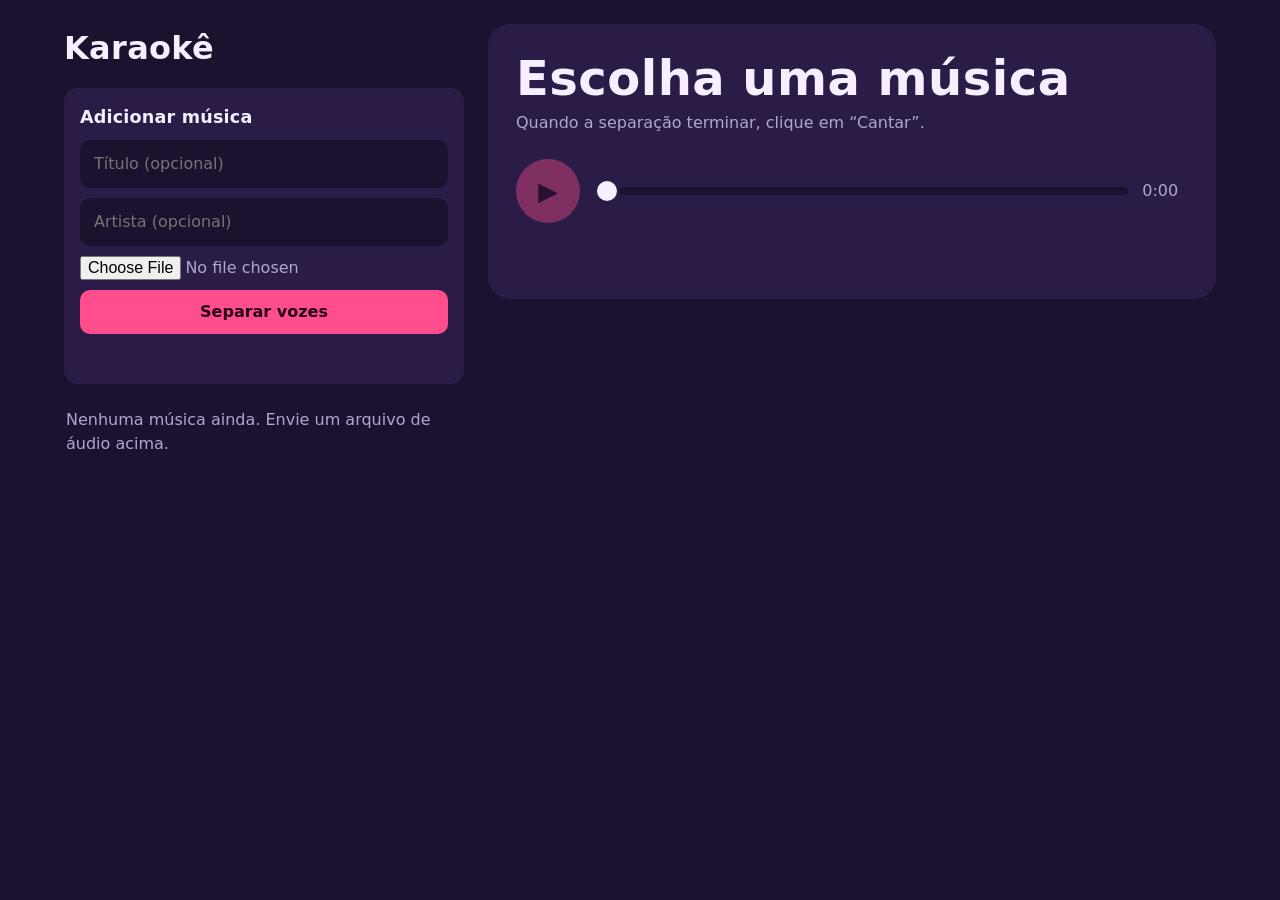
==== backend/src/main/resources/static/index.html @ 43eb7155 "update" ====
<!DOCTYPE html>
<html lang="pt-BR">
<head>
<meta charset="utf-8">
<meta name="viewport" content="width=device-width, initial-scale=1">
<title>Karaokê</title>
<link rel="stylesheet" href="styles.css">
</head>
<body>

<div class="app">

  <!-- ===== biblioteca ===== -->
  <section class="library" aria-label="Músicas">
    <h1>Karaokê</h1>

    <form class="card add-form" id="add-form">
      <h2>Adicionar música</h2>
      <input type="text" name="title" placeholder="Título (opcional)" autocomplete="off">
      <input type="text" name="artist" placeholder="Artista (opcional)" autocomplete="off">
      <input type="file" name="file" accept="audio/*" required>
      <button class="btn" type="submit" id="add-btn">Separar vozes</button>
      <div class="status" id="add-status" role="status"></div>
    </form>

    <ul class="songs" id="songs"></ul>
  </section>

  <!-- ===== preview (player simples) ===== -->
  <section class="player" aria-label="Player">
    <div class="now">
      <h2 id="now-title">Escolha uma música</h2>
      <p id="now-artist">Quando a separação terminar, clique em “Cantar”.</p>
    </div>

    <div class="transport">
      <button class="play" id="play" disabled aria-label="Tocar">▶</button>
      <input type="range" id="seek" min="0" max="0" step="0.1" value="0" disabled aria-label="Posição da música">
      <span class="time" id="time">0:00</span>
    </div>

    <div class="mixer" id="mixer" hidden>
      <div id="mixer-slot"></div>
      <button class="btn stage-btn" id="open-stage" type="button">Abrir tela de karaokê</button>
    </div>

    <div class="status" id="player-status" role="status"></div>
  </section>
</div>

<!-- ===== diálogo: escolher letra ===== -->
<dialog id="dlg-lyrics" aria-labelledby="dlg-lyrics-title">
  <form method="dialog" class="dlg-head">
    <h2 id="dlg-lyrics-title">Letra sincronizada</h2>
    <button class="btn ghost" aria-label="Fechar">Fechar</button>
  </form>
  <form class="dlg-search" id="lyrics-form">
    <input type="text" id="lyrics-title" placeholder="Título da música" required autocomplete="off">
    <input type="text" id="lyrics-artist" placeholder="Artista" autocomplete="off">
    <button class="btn" type="submit">Buscar</button>
  </form>
  <p class="hint">Fonte: LRCLIB. Compare a duração com a da sua música e confira o trecho de prévia.</p>
  <div class="status" id="lyrics-status" role="status"></div>
  <ul class="results" id="lyrics-results"></ul>
</dialog>

<!-- ===== diálogo: escolher capa ===== -->
<dialog id="dlg-cover" aria-labelledby="dlg-cover-title">
  <form method="dialog" class="dlg-head">
    <h2 id="dlg-cover-title">Imagem de fundo</h2>
    <button class="btn ghost" aria-label="Fechar">Fechar</button>
  </form>
  <form class="dlg-search" id="cover-form">
    <input type="text" id="cover-term" placeholder="Artista e álbum" required autocomplete="off">
    <button class="btn" type="submit">Buscar</button>
  </form>
  <p class="hint">Fonte: iTunes. Os primeiros resultados costumam ser os certos.</p>
  <div class="status" id="cover-status" role="status"></div>
  <ul class="cover-grid" id="cover-results"></ul>
</dialog>

<!-- ===== tela de karaokê ===== -->
<div class="stage" id="stage" hidden role="dialog" aria-label="Tela de karaokê" aria-modal="true">
  <div class="stage-bg" id="stage-bg"></div>
  <div class="stage-scrim"></div>

  <header class="stage-top stage-chrome">
    <div class="st-meta">
      <div class="st-title" id="st-title"></div>
      <div class="st-artist" id="st-artist"></div>
    </div>
    <div class="st-actions">
      <button class="chip" id="st-fs" type="button">Tela cheia</button>
      <button class="chip" id="st-close" type="button">Fechar</button>
    </div>
  </header>

  <main class="lyrics-viewport" id="lyrics-viewport">
    <div class="lyrics-track" id="lyrics-track" aria-live="off"></div>
    <p class="no-lyrics" id="no-lyrics" hidden>
      Esta música ainda não tem letra sincronizada.<br>
      Feche esta tela e use o botão “Letra” na biblioteca.
    </p>
  </main>

  <footer class="stage-bottom stage-chrome">
    <button class="play small" id="st-play" type="button" aria-label="Tocar">▶</button>
    <input type="range" id="st-seek" min="0" max="0" step="0.1" value="0" aria-label="Posição da música">
    <span class="time" id="st-time">0:00 / 0:00</span>
    <button class="chip" id="st-settings" type="button" aria-expanded="false" aria-controls="stage-panel">Ajustes</button>
  </footer>

  <aside class="stage-panel" id="stage-panel" hidden aria-label="Ajustes">
    <section>
      <h3>Áudio</h3>
      <div id="stage-mixer-slot"></div>
    </section>

    <section>
      <h3>Tela</h3>
      <label class="slider-row"><span>Imagem de fundo</span><output id="out-art"></output>
        <input type="range" id="set-art" min="0" max="100" aria-label="Visibilidade da imagem de fundo"></label>
      <label class="slider-row"><span>Desfoque</span><output id="out-blur"></output>
        <input type="range" id="set-blur" min="0" max="40" aria-label="Desfoque da imagem"></label>
      <label class="slider-row"><span>Contraste do texto</span><output id="out-contrast"></output>
        <input type="range" id="set-contrast" min="0" max="100" aria-label="Contraste do texto"></label>
    </section>

    <section>
      <h3>Sincronia da letra</h3>
      <div class="sync-row">
        <button class="chip" id="sync-earlier" type="button">◀ Adiantar 0,5 s</button>
        <button class="chip" id="sync-later" type="button">Atrasar 0,5 s ▶</button>
        <button class="chip ghost" id="sync-reset" type="button">Zerar</button>
      </div>
      <p class="hint" id="sync-info"></p>
    </section>
  </aside>
</div>

<script src="app.js"></script>
</body>
</html>
---- backend/src/main/resources/static/styles.css ----
:root {
  --stage: #1c1230;
  --panel: #2a1c46;
  --panel-2: #36255a;
  --ink: #f5efff;
  --muted: #b3a5d3;
  --hot: #ff4d8d;      /* voz do cantor / letra cantada */
  --cool: #55c1ff;     /* backing vocals */
  --soft: #9d8cff;     /* instrumental */
  --ok: #62e3a4;
  --warn: #ffc857;
  --bad: #ff7a7a;
  --radius: 14px;
  --display: "Futura", "Century Gothic", "Avenir Next", "Trebuchet MS", system-ui, sans-serif;
  --body: system-ui, -apple-system, "Segoe UI", Roboto, sans-serif;
}
* { box-sizing: border-box; }
/* sem isto, qualquer elemento com display próprio ignora o atributo hidden */
[hidden] { display: none !important; }
html, body { height: 100%; }
body {
  margin: 0;
  background: var(--stage);
  color: var(--ink);
  font: 16px/1.5 var(--body);
}
body.stage-open { overflow: hidden; }
h1, h2, h3 { font-family: var(--display); margin: 0; letter-spacing: 0.01em; }
button, input { font: inherit; color: inherit; }
button { cursor: pointer; }
:focus-visible { outline: 3px solid var(--warn); outline-offset: 2px; }

.app {
  display: grid;
  grid-template-columns: minmax(300px, 400px) 1fr;
  gap: 24px;
  max-width: 1200px;
  margin: 0 auto;
  padding: 24px;
  min-height: 100%;
}
@media (max-width: 800px) { .app { grid-template-columns: 1fr; padding: 16px; } }

.card { background: var(--panel); border-radius: var(--radius); padding: 16px; }
.hint { color: var(--muted); font-size: .85rem; margin: 0; }
.status { min-height: 1.5em; color: var(--muted); }
.status.error { color: var(--bad); }

input[type=text] {
  width: 100%; padding: 10px 12px; border-radius: 10px; border: 2px solid transparent; background: var(--stage);
}
input[type=text]:focus { border-color: var(--soft); outline: none; }

.btn {
  border: 0; border-radius: 10px; padding: 10px 16px; font-weight: 700;
  background: var(--hot); color: #26001a;
}
.btn:disabled { opacity: .5; cursor: not-allowed; }
.btn.ghost { background: transparent; color: var(--muted); border: 2px solid var(--panel-2); font-weight: 600; }
.btn.ghost:hover:not(:disabled) { color: var(--ink); border-color: var(--soft); }

/* ---------- biblioteca ---------- */
.library { display: flex; flex-direction: column; gap: 16px; }
.library h1 { font-size: 2rem; }
.add-form { display: grid; gap: 10px; }
.add-form h2 { font-size: 1.1rem; }
.add-form input[type=file] { color: var(--muted); }

.songs { list-style: none; margin: 0; padding: 0; display: grid; gap: 10px; }
.song {
  background: var(--panel); border-radius: var(--radius); padding: 12px 14px;
  display: grid; grid-template-columns: 60px 1fr; gap: 6px 12px; border-left: 6px solid var(--panel-2);
}
.song[data-status=READY] { border-left-color: var(--ok); }
.song[data-status=SEPARATING] { border-left-color: var(--warn); }
.song[data-status=FAILED] { border-left-color: var(--bad); }
.song.active { background: var(--panel-2); }
.thumb { width: 60px; height: 60px; border-radius: 10px; object-fit: cover; background: var(--stage); }
.thumb.empty { display: grid; place-items: center; color: var(--muted); font-size: 1.4rem; }
.song-title { font-weight: 700; overflow-wrap: anywhere; }
.song-meta { color: var(--muted); font-size: .9rem; }
.song-error { color: var(--bad); font-size: .85rem; }
.tags { display: flex; gap: 6px; margin-top: 4px; flex-wrap: wrap; }
.tag { font-size: .75rem; padding: 1px 8px; border-radius: 99px; background: var(--stage); color: var(--muted); }
.tag.ok { color: var(--ok); }
.song-actions { grid-column: 1 / -1; display: flex; gap: 8px; flex-wrap: wrap; }
.song-actions .btn { padding: 6px 12px; font-size: .9rem; }
.empty { color: var(--muted); padding: 8px 2px; }

/* ---------- preview ---------- */
.player {
  background: var(--panel); border-radius: 22px; padding: 28px; display: flex; flex-direction: column; gap: 24px;
  align-self: start; position: sticky; top: 24px;
}
@media (max-width: 800px) { .player { position: static; padding: 20px; } }
.now h2 { font-size: clamp(1.8rem, 4vw, 3rem); line-height: 1.1; overflow-wrap: anywhere; }
.now p { margin: 6px 0 0; color: var(--muted); }

.transport { display: grid; grid-template-columns: auto 1fr auto; gap: 14px; align-items: center; }
.play {
  width: 64px; height: 64px; border-radius: 50%; border: 0; background: var(--hot); color: #26001a;
  font-size: 1.6rem; display: grid; place-items: center;
}
.play.small { width: 44px; height: 44px; font-size: 1.1rem; }
.play:disabled { opacity: .4; cursor: not-allowed; }
.time { font-variant-numeric: tabular-nums; color: var(--muted); min-width: 4.5ch; white-space: nowrap; }

input[type=range] { -webkit-appearance: none; appearance: none; width: 100%; background: transparent; height: 32px; margin: 0; }
input[type=range]::-webkit-slider-runnable-track { height: 8px; border-radius: 99px; background: var(--c-track, var(--stage)); }
input[type=range]::-moz-range-track { height: 8px; border-radius: 99px; background: var(--c-track, var(--stage)); }
input[type=range]::-webkit-slider-thumb {
  -webkit-appearance: none; width: 26px; height: 26px; border-radius: 50%; margin-top: -9px;
  background: var(--c, var(--ink)); border: 3px solid var(--panel);
}
input[type=range]::-moz-range-thumb {
  width: 20px; height: 20px; border-radius: 50%; background: var(--c, var(--ink)); border: 3px solid var(--panel);
}

.mixer { display: grid; gap: 18px; }
.presets { display: flex; gap: 10px; flex-wrap: wrap; margin-bottom: 14px; }
.presets .btn { flex: 1; min-width: 140px; }
.presets .btn.on { outline: 3px solid var(--ink); }
.faders { display: grid; gap: 18px; }
.fader { display: grid; gap: 4px; --c-track: var(--stage); }
.fader label, .fader .fader-head { display: flex; justify-content: space-between; font-weight: 600; }
.fader output { font-variant-numeric: tabular-nums; color: var(--muted); font-weight: 400; }
.fader .hint { margin: 0; }
.fader.lead { --c: var(--hot); --c-track: var(--panel-2); padding: 16px; border-radius: var(--radius); background: var(--stage); }
.fader.lead .fader-head { font-family: var(--display); font-size: 1.25rem; }
.fader.lead input[type=range] { height: 48px; }
.fader.lead input[type=range]::-webkit-slider-runnable-track { height: 14px; }
.fader.lead input[type=range]::-moz-range-track { height: 14px; }
.fader.lead input[type=range]::-webkit-slider-thumb { width: 38px; height: 38px; margin-top: -12px; }
.fader.lead input[type=range]::-moz-range-thumb { width: 32px; height: 32px; }
.fader.backing { --c: var(--cool); }
.fader.instrumental { --c: var(--soft); }
.stage-btn { width: 100%; padding: 14px; font-size: 1.05rem; }

/* ---------- diálogos ---------- */
dialog {
  background: var(--panel); color: var(--ink); border: 0; border-radius: 18px; padding: 20px;
  width: min(700px, 94vw); max-height: 88vh; overflow: auto;
}
dialog::backdrop { background: rgba(8, 4, 16, .72); }
.dlg-head { display: flex; justify-content: space-between; align-items: center; margin-bottom: 12px; }
.dlg-search { display: grid; grid-template-columns: 1fr 1fr auto; gap: 8px; margin-bottom: 8px; }
#cover-form.dlg-search { grid-template-columns: 1fr auto; }
@media (max-width: 560px) { .dlg-search, #cover-form.dlg-search { grid-template-columns: 1fr; } }

.results { list-style: none; margin: 12px 0 0; padding: 0; display: grid; gap: 10px; }
.result {
  background: var(--stage); border-radius: var(--radius); padding: 12px 14px;
  display: grid; grid-template-columns: 1fr auto; gap: 4px 12px; align-items: center;
}
.result .r-title { font-weight: 700; overflow-wrap: anywhere; }
.result .r-meta { color: var(--muted); font-size: .85rem; }
.result .r-preview { grid-column: 1 / -1; color: var(--ink); opacity: .75; font-size: .9rem; font-style: italic; overflow-wrap: anywhere; }
.badge { font-size: .75rem; padding: 1px 8px; border-radius: 99px; background: var(--panel-2); color: var(--ok); margin-left: 6px; }
.badge.off { color: var(--warn); }

.cover-grid { list-style: none; margin: 12px 0 0; padding: 0; display: grid; grid-template-columns: repeat(auto-fill, minmax(130px, 1fr)); gap: 12px; }
.cover-btn { width: 100%; background: var(--stage); border: 2px solid transparent; border-radius: 12px; padding: 6px; text-align: left; }
.cover-btn:hover, .cover-btn:focus-visible { border-color: var(--hot); }
.cover-btn img { width: 100%; aspect-ratio: 1; object-fit: cover; border-radius: 8px; display: block; background: var(--panel-2); }
.cover-btn span { display: block; font-size: .78rem; color: var(--muted); margin-top: 4px; overflow: hidden; text-overflow: ellipsis; white-space: nowrap; }

/* ============================================================
   Tela de karaokê
   ============================================================ */
.stage {
  --art: .55; --blur: 6px; --shadow: .6; --scrim: .35;
  position: fixed; inset: 0; z-index: 1000; overflow: hidden;
  background: #0d0718; color: #fff;
}
.stage-bg {
  position: absolute; inset: -6%;
  background: radial-gradient(circle at 30% 20%, #5b2a86 0%, #1c1230 60%, #0d0718 100%) center / cover no-repeat;
  opacity: 1;
}
.stage-bg.has-art { opacity: var(--art); filter: blur(var(--blur)); }
.stage-scrim {
  position: absolute; inset: 0; pointer-events: none;
  background: linear-gradient(180deg,
    rgba(10, 5, 20, var(--scrim)) 0%,
    rgba(10, 5, 20, calc(var(--scrim) * .55)) 50%,
    rgba(10, 5, 20, var(--scrim)) 100%);
}

.stage-chrome { transition: opacity .35s ease; }
.stage.idle { cursor: none; }
.stage.idle .stage-chrome { opacity: 0; pointer-events: none; }

.stage-top {
  position: absolute; top: 0; left: 0; right: 0; padding: 18px 24px 40px;
  display: flex; justify-content: space-between; gap: 16px; align-items: flex-start;
  background: linear-gradient(180deg, rgba(0, 0, 0, .55), transparent);
}
.st-title { font-family: var(--display); font-weight: 800; font-size: 1.3rem; overflow-wrap: anywhere; }
.st-artist { opacity: .8; }
.st-actions { display: flex; gap: 8px; flex-shrink: 0; }

.chip {
  background: rgba(255, 255, 255, .14); border: 1px solid rgba(255, 255, 255, .22); color: #fff;
  border-radius: 99px; padding: 8px 16px; font-weight: 600; backdrop-filter: blur(6px);
}
.chip:hover { background: rgba(255, 255, 255, .24); }
.chip.ghost { background: transparent; }

.lyrics-viewport {
  position: absolute; inset: 0; overflow: hidden;
  -webkit-mask-image: linear-gradient(180deg, transparent 0, #000 14%, #000 80%, transparent 100%);
          mask-image: linear-gradient(180deg, transparent 0, #000 14%, #000 80%, transparent 100%);
}
.lyrics-track { position: relative; padding: 0 6vw; will-change: transform; }
@media (prefers-reduced-motion: no-preference) {
  .lyrics-track { transition: transform .45s cubic-bezier(.2, .8, .2, 1); }
  .ly { transition: opacity .3s ease, transform .3s ease; }
}
.ly {
  margin: .75em auto; max-width: 1400px; text-align: center;
  font-family: var(--display); font-weight: 800; line-height: 1.2;
  font-size: clamp(1.6rem, 4.4vw, 3.8rem);
  opacity: max(.12, calc(1 - var(--d, 4) * .24));
  transform: scale(.9);
}
.ly.active { opacity: 1; transform: scale(1); }
.ly-text { display: inline-block; filter: drop-shadow(0 2px 8px rgba(0, 0, 0, var(--shadow))); }
.ly.active .ly-text {
  background: linear-gradient(90deg, var(--hot) var(--p, 0%), #fff var(--p, 0%));
  -webkit-background-clip: text; background-clip: text;
  -webkit-text-fill-color: transparent; color: transparent;
}
.no-lyrics {
  position: absolute; inset: 0; display: grid; place-content: center; text-align: center;
  font-size: clamp(1.1rem, 2.4vw, 1.8rem); opacity: .85; padding: 0 8vw; line-height: 1.6;
  filter: drop-shadow(0 2px 8px rgba(0, 0, 0, var(--shadow)));
}

.stage-bottom {
  position: absolute; bottom: 0; left: 0; right: 0; padding: 40px 24px 20px;
  display: grid; grid-template-columns: auto 1fr auto auto; gap: 14px; align-items: center;
  background: linear-gradient(0deg, rgba(0, 0, 0, .6), transparent);
}
.stage-bottom input[type=range] { --c: #fff; --c-track: rgba(255, 255, 255, .28); }
.stage-bottom .time { color: rgba(255, 255, 255, .85); }
.stage-bottom input[type=range]::-webkit-slider-thumb { border-color: rgba(0, 0, 0, .5); }

.stage-panel {
  position: absolute; right: 16px; bottom: 96px; width: min(380px, calc(100vw - 32px));
  max-height: calc(100% - 150px); overflow: auto; padding: 18px; border-radius: 18px;
  background: rgba(28, 18, 48, .94); backdrop-filter: blur(12px);
  display: grid; gap: 22px; box-shadow: 0 10px 40px rgba(0, 0, 0, .5);
}
.stage-panel h3 { font-size: 1rem; color: var(--muted); margin-bottom: 10px; text-transform: uppercase; letter-spacing: .08em; }
.stage-panel .presets { margin-bottom: 12px; }
.stage-panel .presets .btn { min-width: 0; padding: 8px 10px; font-size: .9rem; }
.slider-row { display: grid; grid-template-columns: 1fr auto; align-items: center; margin-bottom: 4px; }
.slider-row input { grid-column: 1 / -1; --c: var(--ink); --c-track: var(--stage); }
.slider-row output { color: var(--muted); font-variant-numeric: tabular-nums; }
.sync-row { display: flex; gap: 8px; flex-wrap: wrap; margin-bottom: 8px; }
.sync-row .chip { background: var(--panel-2); }

@media (max-width: 640px) {
  .stage-bottom { grid-template-columns: auto 1fr auto; }
  .stage-bottom .time { display: none; }
  .st-actions .chip { padding: 6px 12px; }
}
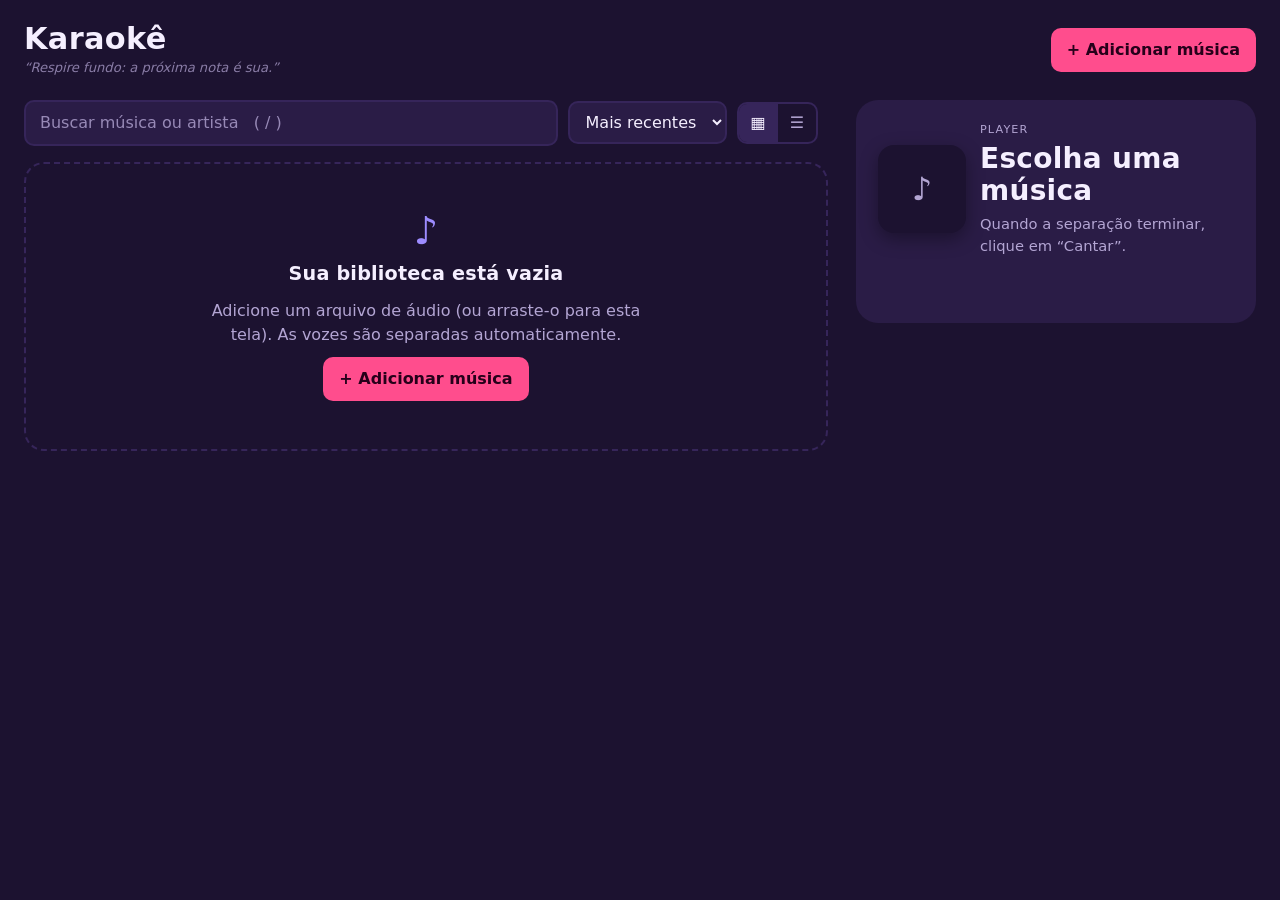
==== commit 59fdea29: "feat: Overhaul improvement on main page Improved the main page Added a search for songs Added a filt" ====
--- a/backend/src/main/resources/static/index.html
+++ b/backend/src/main/resources/static/index.html
@@ -3,34 +3,53 @@
 <head>
 <meta charset="utf-8">
 <meta name="viewport" content="width=device-width, initial-scale=1">
+<meta name="color-scheme" content="dark">
 <title>Karaokê</title>
 <link rel="stylesheet" href="styles.css">
 </head>
 <body>
 
+<header class="topbar">
+  <div class="brand">
+    <h1>Karaokê</h1>
+    <p class="quote" id="quote"><span id="quote-text"></span><span class="q-author" id="quote-author"></span></p>
+  </div>
+  <button class="btn add-open" id="add-open" type="button">+ Adicionar música</button>
+</header>
+
 <div class="app">
 
   <!-- ===== biblioteca ===== -->
   <section class="library" aria-label="Músicas">
-    <h1>Karaokê</h1>
-
-    <form class="card add-form" id="add-form">
-      <h2>Adicionar música</h2>
-      <input type="text" name="title" placeholder="Título (opcional)" autocomplete="off">
-      <input type="text" name="artist" placeholder="Artista (opcional)" autocomplete="off">
-      <input type="file" name="file" accept="audio/*" required>
-      <button class="btn" type="submit" id="add-btn">Separar vozes</button>
-      <div class="status" id="add-status" role="status"></div>
-    </form>
-
-    <ul class="songs" id="songs"></ul>
+    <div class="toolbar">
+      <label class="search">
+        <span class="sr-only">Buscar música ou artista</span>
+        <input type="search" id="search" placeholder="Buscar música ou artista   ( / )" autocomplete="off">
+      </label>
+      <select id="sort" aria-label="Ordenar músicas">
+        <option value="recent">Mais recentes</option>
+        <option value="title">Título (A–Z)</option>
+        <option value="artist">Artista (A–Z)</option>
+      </select>
+      <div class="seg" role="group" aria-label="Visualização">
+        <button type="button" data-view="grid" aria-pressed="true" title="Grade" aria-label="Grade">▦</button>
+        <button type="button" data-view="list" aria-pressed="false" title="Lista" aria-label="Lista">☰</button>
+      </div>
+      <span class="count" id="lib-count" aria-live="polite"></span>
+    </div>
+
+    <ul class="songs grid" id="songs"></ul>
   </section>
 
-  <!-- ===== preview (player simples) ===== -->
-  <section class="player" aria-label="Player">
-    <div class="now">
-      <h2 id="now-title">Escolha uma música</h2>
-      <p id="now-artist">Quando a separação terminar, clique em “Cantar”.</p>
+  <!-- ===== player (preview) ===== -->
+  <aside class="player empty" id="player" aria-label="Player">
+    <div class="np-head">
+      <div class="np-cover" id="np-cover" aria-hidden="true">♪</div>
+      <div class="now">
+        <p class="eyebrow" id="np-eyebrow">Player</p>
+        <h2 id="now-title">Escolha uma música</h2>
+        <p id="now-artist">Quando a separação terminar, clique em “Cantar”.</p>
+      </div>
     </div>
 
     <div class="transport">
@@ -45,8 +64,31 @@
     </div>
 
     <div class="status" id="player-status" role="status"></div>
-  </section>
+  </aside>
 </div>
+
+<!-- ===== diálogo: adicionar músicas ===== -->
+<dialog id="dlg-add" aria-labelledby="dlg-add-title">
+  <form method="dialog" class="dlg-head">
+    <h2 id="dlg-add-title">Adicionar música</h2>
+    <button class="btn ghost" aria-label="Fechar">Fechar</button>
+  </form>
+  <form class="add-form" id="add-form">
+    <label class="dropzone" id="dropzone">
+      <input type="file" id="add-file" name="file" accept="audio/*" multiple required>
+      <span class="dz-icon" aria-hidden="true">♪</span>
+      <strong id="dz-title">Arraste um áudio aqui ou clique para escolher</strong>
+      <span id="dz-sub">MP3, FLAC, WAV, M4A… você pode escolher vários de uma vez</span>
+    </label>
+    <div class="add-fields">
+      <input type="text" id="add-title" name="title" placeholder="Título (opcional)" autocomplete="off">
+      <input type="text" id="add-artist" name="artist" placeholder="Artista (opcional)" autocomplete="off">
+    </div>
+    <p class="hint" id="add-hint">Título e artista ajudam a achar a letra e a capa depois.</p>
+    <button class="btn" type="submit" id="add-btn" disabled>Separar vozes</button>
+    <div class="status" id="add-status" role="status"></div>
+  </form>
+</dialog>
 
 <!-- ===== diálogo: escolher letra ===== -->
 <dialog id="dlg-lyrics" aria-labelledby="dlg-lyrics-title">
@@ -62,6 +104,37 @@
   <p class="hint">Fonte: LRCLIB. Compare a duração com a da sua música e confira o trecho de prévia.</p>
   <div class="status" id="lyrics-status" role="status"></div>
   <ul class="results" id="lyrics-results"></ul>
+</dialog>
+
+<!-- ===== diálogo: palavras sincronizadas ===== -->
+<dialog id="dlg-words" aria-labelledby="dlg-words-title">
+  <form method="dialog" class="dlg-head">
+    <h2 id="dlg-words-title">Palavras sincronizadas</h2>
+    <button class="btn ghost" aria-label="Fechar">Fechar</button>
+  </form>
+  <p>Marca o tempo de cada palavra usando a voz isolada do cantor e a letra sincronizada. Na tela de karaokê,
+    cada palavra é preenchida no momento em que é cantada.</p>
+  <label class="field">Idioma da letra
+    <select id="words-lang">
+      <option value="pt">Português</option>
+      <option value="en">English</option>
+      <option value="es">Español</option>
+      <option value="fr">Français</option>
+      <option value="it">Italiano</option>
+      <option value="de">Deutsch</option>
+    </select>
+  </label>
+  <p class="hint">Roda uma vez por letra, na GPU, e pode levar alguns minutos. Enquanto isso (ou se alguma linha não
+    der certo) a tela usa o preenchimento estimado por linha. Trocar a letra descarta as palavras.</p>
+  <div class="status" id="words-status" role="status"></div>
+  <button class="btn" id="words-go" type="button">Sincronizar palavras</button>
+
+  <div class="or-sep" role="separator"><span>ou</span></div>
+
+  <p><strong>Sincronizar manualmente.</strong> Para quando o automático errar ou não funcionar: você marca o tempo
+    de cada palavra tocando no ritmo da música (em câmera lenta, se precisar). Também serve para corrigir só as
+    linhas que ficaram ruins.</p>
+  <button class="btn ghost" id="words-manual" type="button">Abrir editor de sincronia</button>
 </dialog>
 
 <!-- ===== diálogo: escolher capa ===== -->
@@ -102,6 +175,9 @@
       Feche esta tela e use o botão “Letra” na biblioteca.
     </p>
   </main>
+
+  <!-- contagem regressiva antes de a voz entrar (depois de pausas e da introdução) -->
+  <div class="countdown" id="countdown" hidden aria-hidden="true"><span id="countdown-num"></span></div>
 
   <footer class="stage-bottom stage-chrome">
     <button class="play small" id="st-play" type="button" aria-label="Tocar">▶</button>
@@ -138,6 +214,79 @@
   </aside>
 </div>
 
+<!-- ===== editor de sincronia manual ===== -->
+<div class="editor" id="editor" hidden role="dialog" aria-modal="true" aria-label="Editor de sincronia das palavras">
+  <header class="ed-top">
+    <div class="ed-heading">
+      <h2 id="ed-title">Sincronizar palavras</h2>
+      <p class="hint" id="ed-summary"></p>
+    </div>
+    <div class="ed-actions">
+      <button class="btn ghost" id="ed-discard" type="button" hidden>Descartar rascunho</button>
+      <button class="btn" id="ed-save" type="button">Salvar</button>
+      <button class="btn ghost" id="ed-close" type="button">Fechar</button>
+    </div>
+  </header>
+
+  <details class="ed-howto" open>
+    <summary>Como usar</summary>
+    <ol>
+      <li>Dê play (tecla <kbd>P</kbd>). Use <strong>0,5×</strong> se estiver difícil acompanhar.</li>
+      <li><strong>Segure <kbd>Espaço</kbd></strong> (ou o botão grande) enquanto a palavra marcada é cantada e solte
+        quando ela termina. Um toque rápido também vale: a palavra dura até a próxima.</li>
+      <li>Errou? Clique na palavra (ou use as setas) e marque de novo. <strong>Tocar daqui</strong> volta a música
+        para antes da linha.</li>
+      <li><strong>Ouvir linha</strong> mostra como ficou. O <strong>ajuste fino</strong> corrige em centésimos de segundo.</li>
+      <li>Linhas que você não completar continuam com o preenchimento estimado. Depois é só <strong>Salvar</strong>.</li>
+    </ol>
+  </details>
+
+  <ol class="ed-lines" id="ed-lines"></ol>
+
+  <footer class="ed-controls">
+    <div class="ed-row ed-transport">
+      <button class="play small" id="ed-play" type="button" aria-label="Tocar">▶</button>
+      <input type="range" id="ed-seek" min="0" max="0" step="0.1" value="0" aria-label="Posição da música">
+      <span class="time" id="ed-time">0:00 / 0:00</span>
+    </div>
+
+    <div class="ed-row ed-options">
+      <label class="ed-opt">Velocidade
+        <select id="ed-rate">
+          <option value="1">1×</option>
+          <option value="0.75">0,75×</option>
+          <option value="0.5">0,5×</option>
+        </select>
+      </label>
+      <label class="ed-opt ed-grow">Atraso do seu toque <output id="out-reaction"></output>
+        <input type="range" id="ed-reaction" min="0" max="400" step="10" aria-label="Atraso de reação do toque">
+      </label>
+      <button class="chip" id="ed-voice" type="button" aria-pressed="true">Voz do cantor: ligada</button>
+    </div>
+
+    <div class="ed-row ed-fine">
+      <div class="ed-word" id="ed-word-info">—</div>
+      <div class="ed-nudges" id="ed-nudges"></div>
+    </div>
+
+    <div class="ed-row ed-capture">
+      <button class="tap-pad" id="ed-pad" type="button">Segure enquanto a palavra é cantada<small>ou segure Espaço</small></button>
+      <div class="ed-line-actions">
+        <button class="chip" id="ed-listen" type="button">Ouvir linha</button>
+        <button class="chip" id="ed-shift-back" type="button">Linha −0,1 s</button>
+        <button class="chip" id="ed-shift-fwd" type="button">Linha +0,1 s</button>
+        <button class="chip" id="ed-clear" type="button">Limpar linha</button>
+      </div>
+    </div>
+
+    <div class="status" id="ed-status" role="status"></div>
+  </footer>
+</div>
+
+<div class="toast" id="toast" role="status" aria-live="polite" hidden></div>
+<div class="drop-overlay" id="drop-overlay" hidden aria-hidden="true">Solte o áudio para adicionar</div>
+
+<script src="quotes.js"></script>
 <script src="app.js"></script>
 </body>
 </html>
--- a/backend/src/main/resources/static/styles.css
+++ b/backend/src/main/resources/static/styles.css
@@ -30,26 +30,43 @@
 button { cursor: pointer; }
 :focus-visible { outline: 3px solid var(--warn); outline-offset: 2px; }
 
+.sr-only {
+  position: absolute; width: 1px; height: 1px; margin: -1px; padding: 0; overflow: hidden;
+  clip: rect(0, 0, 0, 0); white-space: nowrap; border: 0;
+}
+
+/* ---------- topo ---------- */
+.topbar {
+  display: flex; align-items: center; justify-content: space-between; gap: 16px; flex-wrap: wrap;
+  max-width: 1400px; margin: 0 auto; padding: 22px 24px 6px;
+}
+.brand h1 { font-size: 1.9rem; line-height: 1.1; }
+.quote {
+  margin: 4px 0 0; max-width: 62ch; font-size: .82rem; line-height: 1.4;
+  color: var(--muted); opacity: .72; font-style: italic;
+}
+.quote .q-author { font-style: normal; margin-left: .45em; opacity: .85; white-space: nowrap; }
+.add-open { padding: 11px 18px; }
+
+/* ---------- grade principal ---------- */
 .app {
-  display: grid;
-  grid-template-columns: minmax(300px, 400px) 1fr;
-  gap: 24px;
-  max-width: 1200px;
-  margin: 0 auto;
-  padding: 24px;
-  min-height: 100%;
-}
-@media (max-width: 800px) { .app { grid-template-columns: 1fr; padding: 16px; } }
+  display: grid; grid-template-columns: minmax(0, 1fr) minmax(340px, 400px); gap: 28px;
+  max-width: 1400px; margin: 0 auto; padding: 16px 24px 40px;
+}
+@media (max-width: 960px) {
+  .app { grid-template-columns: 1fr; padding: 12px 16px 32px; }
+  .topbar { padding: 16px 16px 4px; }
+}
 
 .card { background: var(--panel); border-radius: var(--radius); padding: 16px; }
 .hint { color: var(--muted); font-size: .85rem; margin: 0; }
 .status { min-height: 1.5em; color: var(--muted); }
 .status.error { color: var(--bad); }
 
-input[type=text] {
+input[type=text], input[type=search] {
   width: 100%; padding: 10px 12px; border-radius: 10px; border: 2px solid transparent; background: var(--stage);
 }
-input[type=text]:focus { border-color: var(--soft); outline: none; }
+input[type=text]:focus, input[type=search]:focus { border-color: var(--soft); outline: none; }
 
 .btn {
   border: 0; border-radius: 10px; padding: 10px 16px; font-weight: 700;
@@ -60,41 +77,178 @@
 .btn.ghost:hover:not(:disabled) { color: var(--ink); border-color: var(--soft); }
 
 /* ---------- biblioteca ---------- */
-.library { display: flex; flex-direction: column; gap: 16px; }
-.library h1 { font-size: 2rem; }
-.add-form { display: grid; gap: 10px; }
-.add-form h2 { font-size: 1.1rem; }
-.add-form input[type=file] { color: var(--muted); }
-
-.songs { list-style: none; margin: 0; padding: 0; display: grid; gap: 10px; }
+.library { display: flex; flex-direction: column; gap: 16px; min-width: 0; }
+
+.toolbar { display: flex; gap: 10px; flex-wrap: wrap; align-items: center; }
+.search { flex: 1 1 240px; }
+.search input { background: var(--panel); border-color: var(--panel-2); padding: 9px 14px; }
+.search input::placeholder { color: var(--muted); opacity: .8; }
+.toolbar select {
+  background: var(--panel); color: var(--ink); border: 2px solid var(--panel-2); border-radius: 10px;
+  padding: 9px 12px; font: inherit;
+}
+.toolbar select:focus { border-color: var(--soft); outline: none; }
+.seg { display: inline-flex; border: 2px solid var(--panel-2); border-radius: 10px; overflow: hidden; }
+.seg button { background: transparent; border: 0; padding: 7px 12px; color: var(--muted); font-size: 1rem; }
+.seg button[aria-pressed=true] { background: var(--panel-2); color: var(--ink); }
+.count { margin-left: auto; color: var(--muted); font-size: .9rem; white-space: nowrap; }
+
+.songs { list-style: none; margin: 0; padding: 0; display: grid; gap: 14px; align-items: stretch; }
+.songs.grid { grid-template-columns: repeat(auto-fill, minmax(176px, 1fr)); }
+@media (max-width: 560px) { .songs.grid { grid-template-columns: repeat(2, minmax(0, 1fr)); gap: 10px; } }
+.songs.list { grid-template-columns: 1fr; gap: 8px; }
+
 .song {
-  background: var(--panel); border-radius: var(--radius); padding: 12px 14px;
-  display: grid; grid-template-columns: 60px 1fr; gap: 6px 12px; border-left: 6px solid var(--panel-2);
-}
-.song[data-status=READY] { border-left-color: var(--ok); }
-.song[data-status=SEPARATING] { border-left-color: var(--warn); }
-.song[data-status=FAILED] { border-left-color: var(--bad); }
-.song.active { background: var(--panel-2); }
-.thumb { width: 60px; height: 60px; border-radius: 10px; object-fit: cover; background: var(--stage); }
-.thumb.empty { display: grid; place-items: center; color: var(--muted); font-size: 1.4rem; }
-.song-title { font-weight: 700; overflow-wrap: anywhere; }
-.song-meta { color: var(--muted); font-size: .9rem; }
-.song-error { color: var(--bad); font-size: .85rem; }
-.tags { display: flex; gap: 6px; margin-top: 4px; flex-wrap: wrap; }
-.tag { font-size: .75rem; padding: 1px 8px; border-radius: 99px; background: var(--stage); color: var(--muted); }
-.tag.ok { color: var(--ok); }
-.song-actions { grid-column: 1 / -1; display: flex; gap: 8px; flex-wrap: wrap; }
-.song-actions .btn { padding: 6px 12px; font-size: .9rem; }
-.empty { color: var(--muted); padding: 8px 2px; }
-
-/* ---------- preview ---------- */
+  position: relative; display: flex; flex-direction: column; background: var(--panel); border-radius: 16px;
+  border: 2px solid transparent; min-width: 0;
+}
+.song.active { border-color: var(--hot); }
+.song:focus-within, .song:hover { background: color-mix(in srgb, var(--panel) 80%, var(--panel-2)); }
+
+.cover { position: relative; aspect-ratio: 1; border-radius: 14px 14px 0 0; overflow: hidden; background: var(--stage); }
+.cover img, .cover .ph { width: 100%; height: 100%; object-fit: cover; }
+.cover img { display: block; }
+.ph {
+  display: grid; place-items: center; font-family: var(--display); font-weight: 800;
+  font-size: 2.2rem; letter-spacing: .02em; color: rgba(255, 255, 255, .85);
+}
+.badge-status {
+  position: absolute; left: 8px; top: 8px; padding: 2px 10px; border-radius: 99px; font-size: .75rem; font-weight: 700;
+  background: rgba(0, 0, 0, .6); color: var(--ink);
+}
+.badge-status.bad { color: var(--bad); }
+.eq {
+  position: absolute; right: 8px; bottom: 8px; display: none; align-items: flex-end; gap: 2px;
+  height: 16px; padding: 5px 7px; border-radius: 8px; background: rgba(0, 0, 0, .6); box-sizing: content-box;
+}
+.eq i { width: 3px; height: 100%; background: var(--hot); border-radius: 2px; transform-origin: bottom; transform: scaleY(.3); }
+.song.active .eq { display: flex; }
+@media (prefers-reduced-motion: no-preference) {
+  body.is-playing .song.active .eq i { animation: eq .9s ease-in-out infinite; }
+  .eq i:nth-child(2) { animation-delay: .2s !important; }
+  .eq i:nth-child(3) { animation-delay: .4s !important; }
+}
+@keyframes eq { 0%, 100% { transform: scaleY(.25); } 50% { transform: scaleY(1); } }
+
+.song-body { padding: 10px 12px 2px; min-width: 0; }
+.song-title {
+  font-weight: 700; line-height: 1.25; overflow-wrap: anywhere;
+  display: -webkit-box; -webkit-line-clamp: 2; -webkit-box-orient: vertical; overflow: hidden;
+}
+.song-artist { color: var(--muted); font-size: .88rem; white-space: nowrap; overflow: hidden; text-overflow: ellipsis; }
+.song-artist.none { opacity: .55; font-style: italic; }
+.song-error { color: var(--bad); font-size: .82rem; margin-top: 4px; overflow-wrap: anywhere; }
+
+.tags { display: flex; gap: 5px; margin-top: 7px; flex-wrap: wrap; }
+.tag { font-size: .7rem; padding: 1px 8px; border-radius: 99px; background: var(--stage); color: var(--muted); opacity: .6; }
+.tag.ok { color: var(--ok); opacity: 1; }
+.tag.busy { color: var(--warn); opacity: 1; }
+
+.song-actions { display: flex; gap: 8px; align-items: center; padding: 10px 12px 12px; margin-top: auto; }
+.song-actions .btn { flex: 1; min-width: 0; padding: 8px 10px; font-size: .9rem; }
+.proc {
+  flex: 1; display: flex; gap: 8px; align-items: center; min-height: 38px; padding: 0 12px;
+  border-radius: 10px; background: var(--stage); color: var(--warn); font-size: .85rem; font-weight: 600;
+}
+.spin {
+  width: 13px; height: 13px; border: 2px solid currentColor; border-right-color: transparent;
+  border-radius: 50%; flex-shrink: 0;
+}
+@media (prefers-reduced-motion: no-preference) { .spin { animation: spin .8s linear infinite; } }
+@keyframes spin { to { transform: rotate(360deg); } }
+
+.menu { position: relative; margin-left: auto; }
+.menu > summary {
+  list-style: none; cursor: pointer; width: 38px; height: 38px; display: grid; place-items: center;
+  border-radius: 10px; border: 2px solid var(--panel-2); color: var(--muted); font-size: 1.1rem; user-select: none;
+}
+.menu > summary::-webkit-details-marker { display: none; }
+.menu > summary:hover, .menu[open] > summary { color: var(--ink); border-color: var(--soft); }
+.menu-list {
+  position: absolute; right: 0; bottom: calc(100% + 6px); z-index: 30; min-width: 190px; display: grid; gap: 2px;
+  padding: 6px; border-radius: 12px; background: var(--panel-2); box-shadow: 0 10px 30px rgba(0, 0, 0, .5);
+}
+.menu-list button { text-align: left; background: none; border: 0; padding: 9px 12px; border-radius: 8px; color: var(--ink); }
+.menu-list button:hover, .menu-list button:focus-visible { background: rgba(255, 255, 255, .1); }
+.menu-list button.danger { color: var(--bad); }
+
+/* modo lista */
+.songs.list .song { flex-direction: row; align-items: center; gap: 12px; padding: 8px 12px 8px 8px; border-radius: 14px; }
+.songs.list .cover { width: 56px; height: 56px; aspect-ratio: auto; border-radius: 10px; flex-shrink: 0; }
+.songs.list .ph { font-size: 1.15rem; }
+.songs.list .eq { right: 3px; bottom: 3px; transform: scale(.75); transform-origin: right bottom; }
+.songs.list .badge-status { display: none; }
+.songs.list .song-body { flex: 1; padding: 0; }
+.songs.list .tags { margin-top: 4px; }
+.songs.list .song-actions { padding: 0; margin: 0; flex: 0 0 auto; }
+.songs.list .song-actions .btn { flex: none; }
+.songs.list .menu-list { bottom: auto; top: calc(100% + 6px); }
+
+/* celular, modo lista: botões só com ícone e sem as etiquetas apagadas, para o título respirar */
+@media (max-width: 560px) {
+  .songs.list .lb { display: none; }
+  .songs.list .song-actions .btn { flex: none; padding: 8px 14px; }
+  .songs.list .proc { flex: none; min-width: 38px; padding: 0 11px; justify-content: center; }
+  .songs.list .tag:not(.ok):not(.busy) { display: none; }
+}
+
+.empty-state {
+  grid-column: 1 / -1; display: grid; justify-items: center; gap: 10px; text-align: center;
+  padding: 48px 20px; border: 2px dashed var(--panel-2); border-radius: 20px; color: var(--muted);
+}
+.empty-state .big { font-size: 2.4rem; color: var(--soft); line-height: 1; }
+.empty-state h2 { font-size: 1.2rem; color: var(--ink); }
+.empty-state p { margin: 0; max-width: 46ch; }
+
+/* ---------- adicionar músicas ---------- */
+.add-form { display: grid; gap: 12px; }
+.dropzone {
+  position: relative; display: grid; justify-items: center; gap: 4px; text-align: center; padding: 28px 16px;
+  border: 2px dashed var(--panel-2); border-radius: 16px; background: var(--stage); color: var(--muted); cursor: pointer;
+}
+.dropzone:hover, .dropzone:focus-within, .dropzone.over { border-color: var(--hot); color: var(--ink); }
+.dropzone input[type=file] { position: absolute; inset: 0; width: 100%; height: 100%; opacity: 0; cursor: pointer; }
+.dz-icon { font-size: 2rem; color: var(--soft); line-height: 1; }
+.dropzone strong { color: var(--ink); overflow-wrap: anywhere; }
+.dropzone.picked strong { color: var(--ok); }
+.add-fields { display: grid; grid-template-columns: 1fr 1fr; gap: 8px; }
+@media (max-width: 560px) { .add-fields { grid-template-columns: 1fr; } }
+.add-fields input:disabled { opacity: .45; }
+
+.toast {
+  position: fixed; left: 50%; bottom: 24px; transform: translateX(-50%); z-index: 1300; max-width: calc(100vw - 32px);
+  padding: 11px 18px; border-radius: 12px; background: var(--panel-2); color: var(--ink);
+  box-shadow: 0 10px 30px rgba(0, 0, 0, .5); font-weight: 600;
+}
+.drop-overlay {
+  position: fixed; inset: 0; z-index: 1200; display: grid; place-items: center; pointer-events: none;
+  background: rgba(28, 18, 48, .88); border: 4px dashed var(--hot); font-family: var(--display); font-size: 1.6rem; font-weight: 800;
+}
+
+/* ---------- player ---------- */
 .player {
-  background: var(--panel); border-radius: 22px; padding: 28px; display: flex; flex-direction: column; gap: 24px;
-  align-self: start; position: sticky; top: 24px;
-}
-@media (max-width: 800px) { .player { position: static; padding: 20px; } }
-.now h2 { font-size: clamp(1.8rem, 4vw, 3rem); line-height: 1.1; overflow-wrap: anywhere; }
-.now p { margin: 6px 0 0; color: var(--muted); }
+  position: sticky; top: 16px; align-self: start; isolation: isolate; overflow: hidden;
+  background: var(--panel); border-radius: 22px; padding: 22px; display: flex; flex-direction: column; gap: 20px;
+}
+.player::before {
+  content: ""; position: absolute; inset: -40px; z-index: -1; background: var(--np-art, none) center / cover;
+  filter: blur(34px) saturate(1.3); opacity: .3; pointer-events: none;
+}
+.np-head { display: flex; gap: 14px; align-items: center; }
+.np-cover {
+  width: 88px; height: 88px; flex-shrink: 0; border-radius: 16px; background: var(--stage) center / cover no-repeat;
+  display: grid; place-items: center; color: var(--muted); font-family: var(--display); font-weight: 800; font-size: 2rem;
+  box-shadow: 0 6px 18px rgba(0, 0, 0, .35);
+}
+.eyebrow { margin: 0 0 4px; text-transform: uppercase; letter-spacing: .1em; font-size: .7rem; color: var(--muted); }
+.now { min-width: 0; }
+.now h2 { font-size: clamp(1.3rem, 2.2vw, 1.75rem); line-height: 1.15; overflow-wrap: anywhere; }
+.now p:last-child { margin: 6px 0 0; color: var(--muted); font-size: .92rem; }
+.player.empty .transport { display: none; }
+@media (max-width: 960px) {
+  .player { position: relative; top: auto; order: -1; padding: 18px; }
+  .player.empty { display: none; }
+}
 
 .transport { display: grid; grid-template-columns: auto 1fr auto; gap: 14px; align-items: center; }
 .play {
@@ -158,6 +312,15 @@
 .badge { font-size: .75rem; padding: 1px 8px; border-radius: 99px; background: var(--panel-2); color: var(--ok); margin-left: 6px; }
 .badge.off { color: var(--warn); }
 
+.field { display: grid; gap: 6px; margin: 14px 0 10px; color: var(--muted); font-weight: 600; }
+.field select {
+  background: var(--stage); color: var(--ink); border: 2px solid transparent; border-radius: 10px;
+  padding: 10px 12px; font: inherit;
+}
+.field select:focus { border-color: var(--soft); outline: none; }
+dialog > .hint { margin: 10px 0 14px; }
+dialog > p { margin: 0 0 8px; }
+
 .cover-grid { list-style: none; margin: 12px 0 0; padding: 0; display: grid; grid-template-columns: repeat(auto-fill, minmax(130px, 1fr)); gap: 12px; }
 .cover-btn { width: 100%; background: var(--stage); border: 2px solid transparent; border-radius: 12px; padding: 6px; text-align: left; }
 .cover-btn:hover, .cover-btn:focus-visible { border-color: var(--hot); }
@@ -225,8 +388,16 @@
 }
 .ly.active { opacity: 1; transform: scale(1); }
 .ly-text { display: inline-block; filter: drop-shadow(0 2px 8px rgba(0, 0, 0, var(--shadow))); }
-.ly.active .ly-text {
+/* sem palavras alinhadas: preenchimento estimado da linha inteira */
+.ly.active .ly-text:not(.by-word) {
   background: linear-gradient(90deg, var(--hot) var(--p, 0%), #fff var(--p, 0%));
+  -webkit-background-clip: text; background-clip: text;
+  -webkit-text-fill-color: transparent; color: transparent;
+}
+/* com palavras alinhadas: cada palavra enche no tempo dela */
+.ly-text.by-word .w { display: inline-block; }
+.ly.active .ly-text.by-word .w {
+  background: linear-gradient(90deg, var(--hot) var(--wp, 0%), #fff var(--wp, 0%));
   -webkit-background-clip: text; background-clip: text;
   -webkit-text-fill-color: transparent; color: transparent;
 }
@@ -235,6 +406,22 @@
   font-size: clamp(1.1rem, 2.4vw, 1.8rem); opacity: .85; padding: 0 8vw; line-height: 1.6;
   filter: drop-shadow(0 2px 8px rgba(0, 0, 0, var(--shadow)));
 }
+
+/* contagem regressiva (fica fora do viewport da letra para não sofrer o desvanecimento das bordas) */
+.countdown {
+  position: absolute; left: 50%; top: 22%; transform: translate(-50%, -50%);
+  z-index: 3; pointer-events: none;
+}
+.countdown span {
+  display: grid; place-items: center; width: clamp(5rem, 12vw, 9rem); aspect-ratio: 1; border-radius: 50%;
+  font-family: var(--display); font-weight: 800; font-size: clamp(3rem, 8vw, 6rem); line-height: 1; color: #fff;
+  background: rgba(255, 77, 141, .88);
+  box-shadow: 0 0 0 .5rem rgba(255, 77, 141, .28), 0 8px 30px rgba(0, 0, 0, .5);
+}
+@media (prefers-reduced-motion: no-preference) {
+  .countdown.tick span { animation: cd-pulse .9s ease-out; }
+}
+@keyframes cd-pulse { from { transform: scale(1.35); opacity: .35; } to { transform: scale(1); opacity: 1; } }
 
 .stage-bottom {
   position: absolute; bottom: 0; left: 0; right: 0; padding: 40px 24px 20px;
@@ -265,3 +452,91 @@
   .stage-bottom .time { display: none; }
   .st-actions .chip { padding: 6px 12px; }
 }
+
+/* ---------- opção manual no diálogo de palavras ---------- */
+.or-sep { display: flex; align-items: center; gap: 12px; margin: 18px 0; color: var(--muted); }
+.or-sep::before, .or-sep::after { content: ""; flex: 1; height: 1px; background: var(--panel-2); }
+
+/* ============================================================
+   Editor de sincronia manual
+   ============================================================ */
+.editor {
+  position: fixed; inset: 0; z-index: 1100; background: var(--stage); color: var(--ink);
+  display: flex; flex-direction: column; overflow: hidden;
+}
+.ed-top {
+  display: flex; justify-content: space-between; align-items: center; gap: 16px; flex-wrap: wrap;
+  padding: 14px 20px; background: var(--panel); border-bottom: 1px solid var(--panel-2);
+}
+.ed-heading h2 { font-size: 1.3rem; overflow-wrap: anywhere; }
+.ed-actions { display: flex; gap: 8px; flex-wrap: wrap; }
+
+.ed-howto { padding: 8px 20px; background: var(--panel); border-bottom: 1px solid var(--panel-2); color: var(--muted); font-size: .92rem; }
+.ed-howto summary { cursor: pointer; font-weight: 600; color: var(--ink); }
+.ed-howto ol { margin: 8px 0 4px; padding-left: 1.3em; display: grid; gap: 4px; }
+kbd {
+  font: inherit; font-size: .85em; padding: 1px 7px; border-radius: 6px;
+  background: var(--stage); border: 1px solid var(--panel-2); color: var(--ink);
+}
+
+.ed-lines { list-style: none; margin: 0; padding: 10px 14px; overflow-y: auto; flex: 1; display: grid; gap: 6px; align-content: start; }
+.ed-line {
+  display: grid; grid-template-columns: 92px 1fr 24px; gap: 10px; align-items: start;
+  padding: 8px 10px; border-radius: 12px; border: 2px solid transparent; background: var(--panel);
+}
+.ed-line.current { border-color: var(--warn); }
+.ed-line.playing { background: var(--panel-2); }
+.ed-go {
+  background: var(--stage); border: 0; border-radius: 8px; padding: 6px 8px; color: var(--muted);
+  font-variant-numeric: tabular-nums; font-size: .85rem; white-space: nowrap;
+}
+.ed-go:hover { color: var(--ink); }
+.ed-words { display: flex; flex-wrap: wrap; gap: 6px; }
+.ed-mark { align-self: center; color: var(--ok); font-weight: 800; }
+.ed-line.complete .ed-mark::before { content: "✓"; }
+
+.cw {
+  border: 2px solid transparent; border-radius: 10px; padding: 3px 10px; font: inherit; font-weight: 700; font-size: 1.05rem;
+  background: rgba(255, 255, 255, .08); color: var(--ink);
+}
+.cw.untimed { border-style: dashed; border-color: var(--panel-2); color: var(--muted); background: transparent; }
+.cw.timed.todo { background: rgba(255, 255, 255, .14); }
+.cw.timed.done { background: rgba(255, 77, 141, .38); }
+.cw.timed.now { background: linear-gradient(90deg, var(--hot) var(--wp, 0%), rgba(255, 255, 255, .14) var(--wp, 0%)); color: #fff; }
+.cw.rec { background: var(--hot); color: #26001a; border-color: #fff; }
+.cw.cursor { outline: 3px solid var(--warn); outline-offset: 1px; }
+
+.ed-controls { background: var(--panel); border-top: 1px solid var(--panel-2); padding: 12px 20px 16px; display: grid; gap: 10px; }
+.ed-row { display: flex; gap: 14px; align-items: center; flex-wrap: wrap; }
+.ed-transport { display: grid; grid-template-columns: auto 1fr auto; }
+.ed-transport input[type=range] { --c: var(--ink); }
+.ed-opt { display: flex; gap: 8px; align-items: center; color: var(--muted); font-weight: 600; }
+.ed-opt select { background: var(--stage); color: var(--ink); border: 2px solid transparent; border-radius: 10px; padding: 6px 10px; font: inherit; }
+.ed-opt output { color: var(--ink); font-variant-numeric: tabular-nums; min-width: 5ch; }
+.ed-grow { flex: 1; min-width: 220px; }
+.ed-grow input[type=range] { flex: 1; --c: var(--soft); }
+.chip[aria-pressed=false] { opacity: .6; }
+.editor .chip, .editor .sync-row .chip { background: var(--panel-2); }
+
+.ed-fine { justify-content: space-between; }
+.ed-word { font-weight: 700; min-width: 16ch; }
+.ed-nudges { display: flex; gap: 14px; flex-wrap: wrap; align-items: center; }
+.nudge { display: flex; gap: 6px; align-items: center; color: var(--muted); font-weight: 600; }
+.nudge .chip { padding: 4px 10px; font-variant-numeric: tabular-nums; }
+.nudge .chip:disabled { opacity: .35; cursor: not-allowed; }
+
+.ed-capture { align-items: stretch; }
+.tap-pad {
+  flex: 1; min-width: 240px; min-height: 76px; border: 3px solid var(--hot); border-radius: 18px;
+  background: rgba(255, 77, 141, .12); color: var(--ink); font-family: var(--display); font-weight: 800; font-size: 1.15rem;
+  touch-action: none; user-select: none; -webkit-user-select: none;
+}
+.tap-pad small { display: block; font-family: var(--body); font-weight: 500; font-size: .8rem; color: var(--muted); margin-top: 2px; }
+.tap-pad.down { background: var(--hot); color: #26001a; }
+.tap-pad.down small { color: #26001a; }
+.ed-line-actions { display: flex; gap: 8px; flex-wrap: wrap; align-content: center; }
+
+@media (max-width: 700px) {
+  .ed-line { grid-template-columns: 1fr 24px; }
+  .ed-go { grid-column: 1 / -1; justify-self: start; }
+}
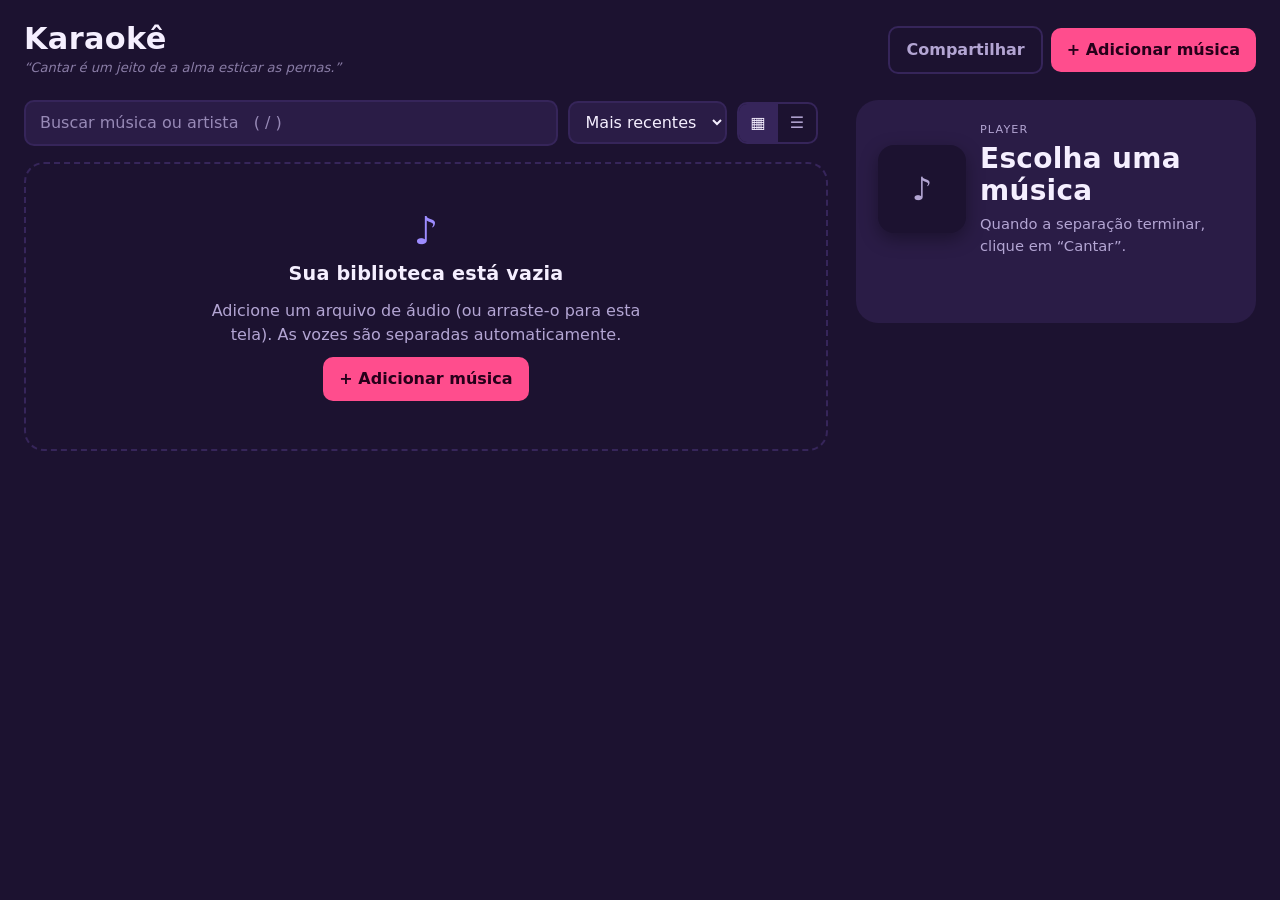
==== commit 2055264f: "feat: added a new way to add songs for those who aren't on the pc Added a share button to make possi" ====
--- a/backend/src/main/resources/static/index.html
+++ b/backend/src/main/resources/static/index.html
@@ -14,7 +14,10 @@
     <h1>Karaokê</h1>
     <p class="quote" id="quote"><span id="quote-text"></span><span class="q-author" id="quote-author"></span></p>
   </div>
-  <button class="btn add-open" id="add-open" type="button">+ Adicionar música</button>
+  <div class="topbar-actions">
+    <button class="btn ghost" id="share-open" type="button" title="Compartilhar com a rede">Compartilhar</button>
+    <button class="btn add-open" id="add-open" type="button">+ Adicionar música</button>
+  </div>
 </header>
 
 <div class="app">
@@ -152,6 +155,21 @@
   <ul class="cover-grid" id="cover-results"></ul>
 </dialog>
 
+<!-- ===== diálogo: compartilhar com a rede ===== -->
+<dialog id="dlg-share" aria-labelledby="dlg-share-title">
+  <form method="dialog" class="dlg-head">
+    <h2 id="dlg-share-title">Adicionar músicas de outros aparelhos</h2>
+    <button class="btn ghost" aria-label="Fechar">Fechar</button>
+  </form>
+  <p>Escaneie com a câmera do celular ou tablet. Outros aparelhos podem ver o catálogo e
+     adicionar músicas — mas só este computador pode apagar ou editar.</p>
+  <div id="qr-container" class="qr"></div>
+  <p id="share-url" class="share-url"></p>
+  <div class="dialog-actions">
+    <button id="share-close" class="btn ghost" type="button">Fechar</button>
+  </div>
+</dialog>
+
 <!-- ===== tela de karaokê ===== -->
 <div class="stage" id="stage" hidden role="dialog" aria-label="Tela de karaokê" aria-modal="true">
   <div class="stage-bg" id="stage-bg"></div>
@@ -286,6 +304,7 @@
 <div class="toast" id="toast" role="status" aria-live="polite" hidden></div>
 <div class="drop-overlay" id="drop-overlay" hidden aria-hidden="true">Solte o áudio para adicionar</div>
 
+<script src="qrcode.js"></script>
 <script src="quotes.js"></script>
 <script src="app.js"></script>
 </body>
--- a/backend/src/main/resources/static/styles.css
+++ b/backend/src/main/resources/static/styles.css
@@ -540,3 +540,8 @@
   .ed-line { grid-template-columns: 1fr 24px; }
   .ed-go { grid-column: 1 / -1; justify-self: start; }
 }
+
+/* ---------- compartilhar com a rede ---------- */
+.topbar-actions { display: flex; gap: 8px; align-items: center; flex-wrap: wrap; }
+.qr svg { width: 240px; height: 240px; display: block; margin: 1rem auto; }
+.share-url { text-align: center; font-family: monospace; word-break: break-all; color: var(--muted); }
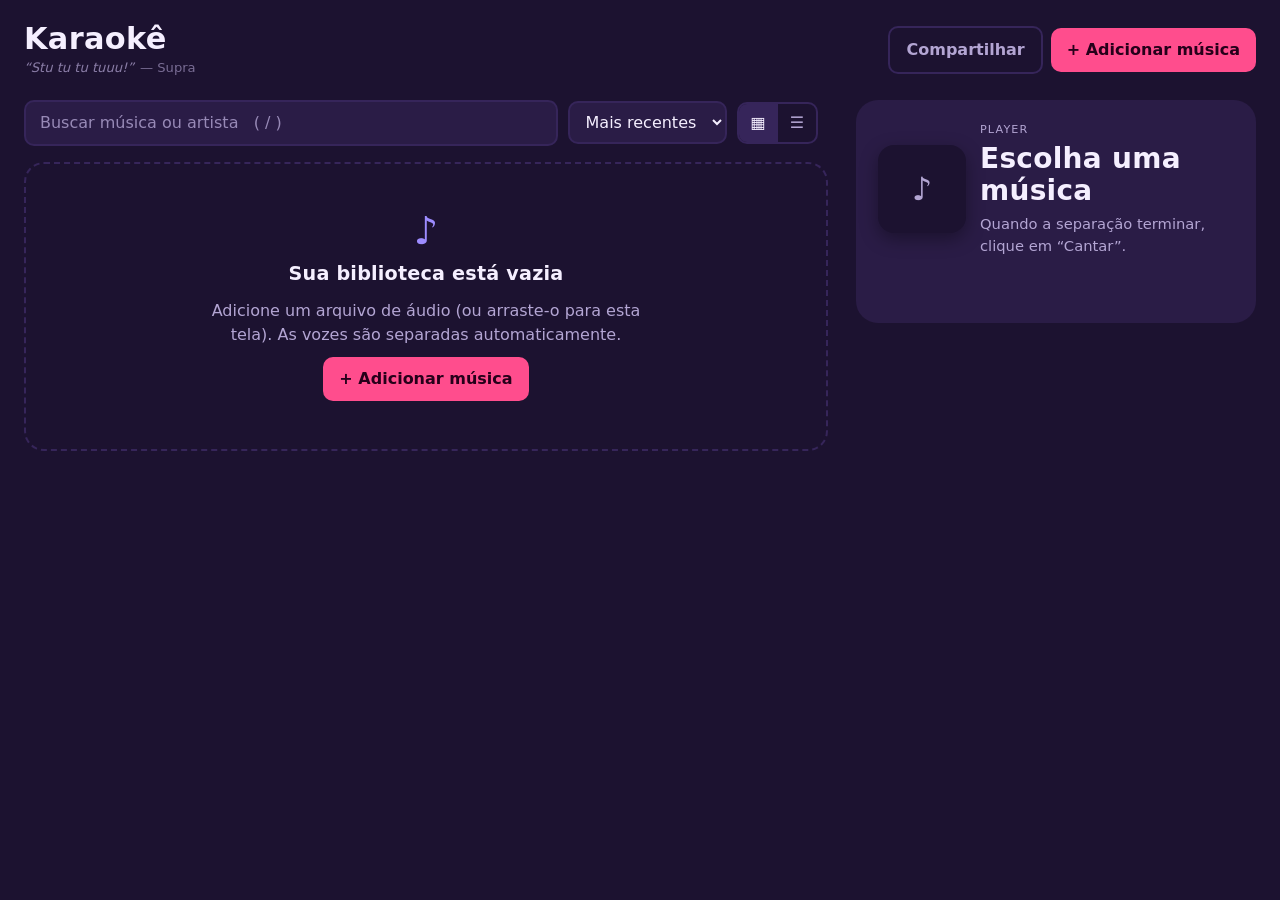
==== commit 44f3d60a: "feat: added ytdlp to make it easier to add songs" ====
--- a/backend/src/main/resources/static/index.html
+++ b/backend/src/main/resources/static/index.html
@@ -6,6 +6,7 @@
 <meta name="color-scheme" content="dark">
 <title>Karaokê</title>
 <link rel="stylesheet" href="styles.css">
+<link rel="icon" type="image/x-icon" href="/favicon.ico">
 </head>
 <body>
 
@@ -91,6 +92,16 @@
     <button class="btn" type="submit" id="add-btn" disabled>Separar vozes</button>
     <div class="status" id="add-status" role="status"></div>
   </form>
+  <div class="or-sep" role="separator"><span>ou</span></div>
+
+  <div class="add-url">
+    <input type="text" id="add-url-input"
+           placeholder="URL do YouTube ou nome da música (ex.: Mike Oldfield - Nuclear)"
+           autocomplete="off">
+    <button class="btn" type="button" id="add-url-btn">Baixar</button>
+  </div>
+  <p class="hint">Se digitar só o nome, baixa o primeiro resultado do YouTube.</p>
+  <div class="status" id="url-status" role="status"></div>
 </dialog>
 
 <!-- ===== diálogo: escolher letra ===== -->
--- a/backend/src/main/resources/static/styles.css
+++ b/backend/src/main/resources/static/styles.css
@@ -544,4 +544,8 @@
 /* ---------- compartilhar com a rede ---------- */
 .topbar-actions { display: flex; gap: 8px; align-items: center; flex-wrap: wrap; }
 .qr svg { width: 240px; height: 240px; display: block; margin: 1rem auto; }
-.share-url { text-align: center; font-family: monospace; word-break: break-all; color: var(--muted); }+.share-url { text-align: center; font-family: monospace; word-break: break-all; color: var(--muted); }
+
+/* ---------- adicionar por URL ---------- */
+.add-url { display: grid; grid-template-columns: 1fr auto; gap: 8px; }
+@media (max-width: 560px) { .add-url { grid-template-columns: 1fr; } }
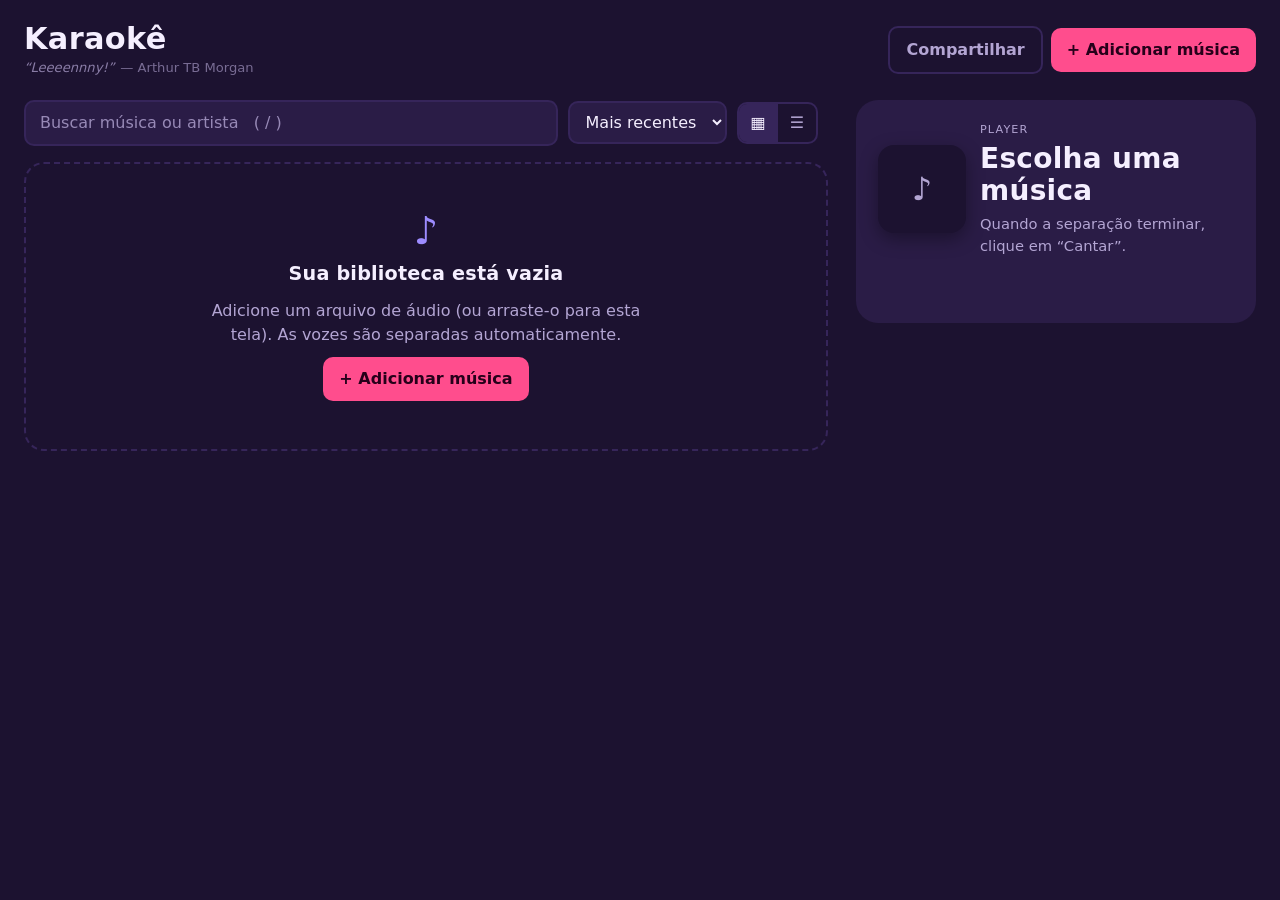
==== commit 3182ff60: "feat: updated method to add songs direct from search (ytdlp) updated gitigonore" ====
--- a/backend/src/main/resources/static/index.html
+++ b/backend/src/main/resources/static/index.html
@@ -92,16 +92,41 @@
     <button class="btn" type="submit" id="add-btn" disabled>Separar vozes</button>
     <div class="status" id="add-status" role="status"></div>
   </form>
+
   <div class="or-sep" role="separator"><span>ou</span></div>
-
-  <div class="add-url">
-    <input type="text" id="add-url-input"
-           placeholder="URL do YouTube ou nome da música (ex.: Mike Oldfield - Nuclear)"
-           autocomplete="off">
-    <button class="btn" type="button" id="add-url-btn">Baixar</button>
+  <button class="btn ghost" type="button" id="add-youtube-open">Baixar do YouTube</button>
+</dialog>
+
+<!-- ===== diálogo: baixar do YouTube ===== -->
+<dialog id="dlg-youtube" aria-labelledby="dlg-youtube-title">
+  <form method="dialog" class="dlg-head">
+    <h2 id="dlg-youtube-title">Baixar do YouTube</h2>
+    <button class="btn ghost" aria-label="Fechar">Fechar</button>
+  </form>
+
+  <form class="dlg-search" id="youtube-search-form">
+    <input type="text" id="youtube-query" placeholder="Nome da música ou URL do vídeo"
+           required autocomplete="off">
+    <button class="btn" type="submit">Buscar</button>
+  </form>
+  <p class="hint">Cole uma URL para pular a busca, ou digite para procurar no YouTube.</p>
+
+  <div class="status" id="youtube-status" role="status"></div>
+  <ul class="results" id="youtube-results"></ul>
+
+  <div id="youtube-confirm" hidden>
+    <hr>
+    <p><strong>Confirme os dados antes de baixar</strong></p>
+    <div class="add-fields">
+      <input type="text" id="youtube-title" placeholder="Título" autocomplete="off">
+      <input type="text" id="youtube-artist" placeholder="Artista" autocomplete="off">
+    </div>
+    <div class="dialog-actions">
+      <button class="btn ghost" type="button" id="youtube-cancel">Cancelar</button>
+      <button class="btn" type="button" id="youtube-confirm-btn">Baixar e separar</button>
+    </div>
+    <div class="status" id="youtube-confirm-status" role="status"></div>
   </div>
-  <p class="hint">Se digitar só o nome, baixa o primeiro resultado do YouTube.</p>
-  <div class="status" id="url-status" role="status"></div>
 </dialog>
 
 <!-- ===== diálogo: escolher letra ===== -->
@@ -319,4 +344,4 @@
 <script src="quotes.js"></script>
 <script src="app.js"></script>
 </body>
-</html>
+</html>
--- a/backend/src/main/resources/static/styles.css
+++ b/backend/src/main/resources/static/styles.css
@@ -544,8 +544,4 @@
 /* ---------- compartilhar com a rede ---------- */
 .topbar-actions { display: flex; gap: 8px; align-items: center; flex-wrap: wrap; }
 .qr svg { width: 240px; height: 240px; display: block; margin: 1rem auto; }
-.share-url { text-align: center; font-family: monospace; word-break: break-all; color: var(--muted); }
-
-/* ---------- adicionar por URL ---------- */
-.add-url { display: grid; grid-template-columns: 1fr auto; gap: 8px; }
-@media (max-width: 560px) { .add-url { grid-template-columns: 1fr; } }+.share-url { text-align: center; font-family: monospace; word-break: break-all; color: var(--muted); }
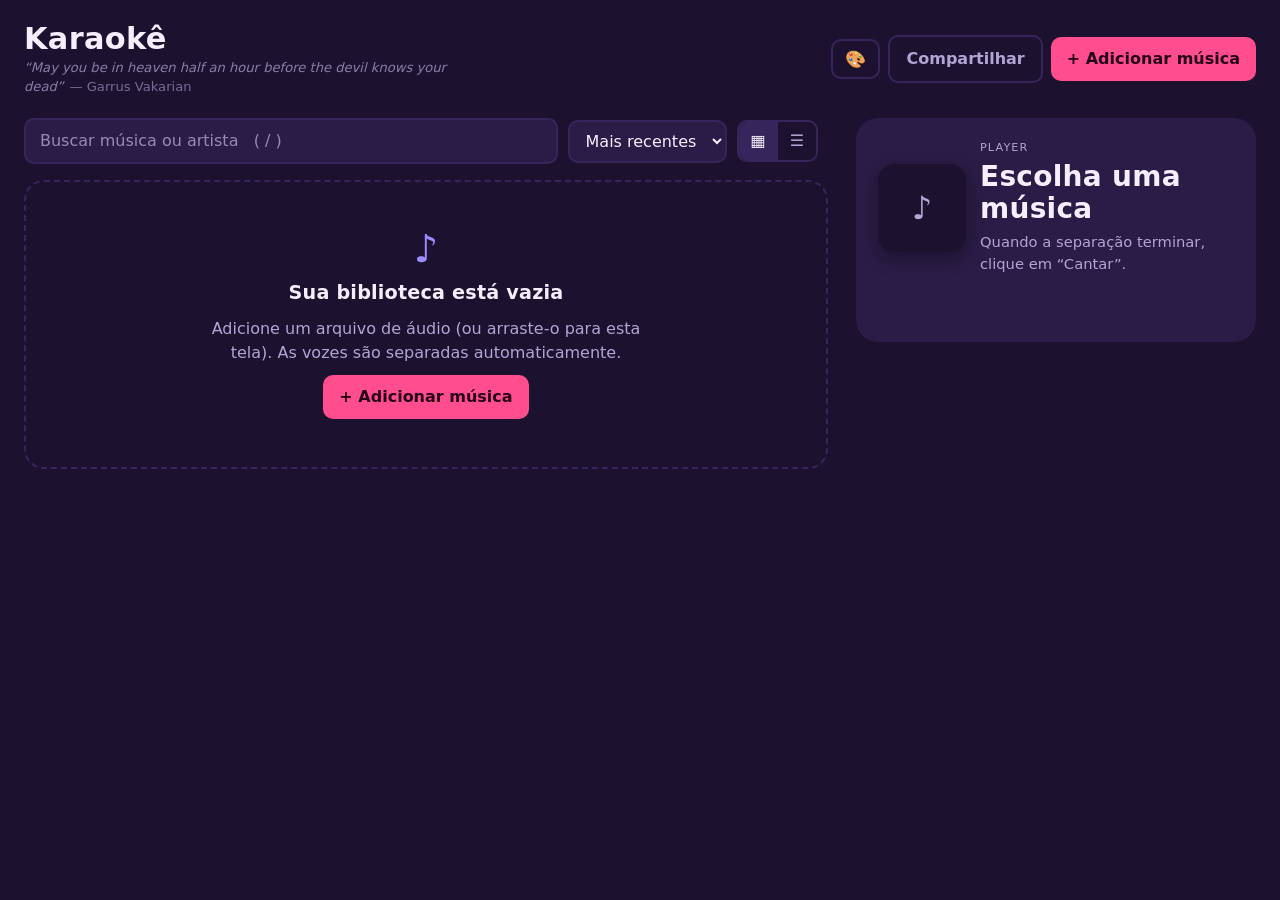
==== commit de22ae2c: "feat: added a theme changer and fixed interface bugs" ====
--- a/backend/src/main/resources/static/index.html
+++ b/backend/src/main/resources/static/index.html
@@ -7,6 +7,13 @@
 <title>Karaokê</title>
 <link rel="stylesheet" href="styles.css">
 <link rel="icon" type="image/x-icon" href="/favicon.ico">
+<script>
+  // aplica o tema salvo ANTES do CSS pintar a tela (evita "flash" do tema errado)
+  try {
+    const saved = JSON.parse(localStorage.getItem("theme"));
+    if (saved) document.documentElement.dataset.theme = saved;
+  } catch (_) {}
+</script>
 </head>
 <body>
 
@@ -16,6 +23,7 @@
     <p class="quote" id="quote"><span id="quote-text"></span><span class="q-author" id="quote-author"></span></p>
   </div>
   <div class="topbar-actions">
+    <button class="btn ghost" id="theme-cycle" type="button" title="Mudar tema" aria-label="Mudar tema">🎨</button>
     <button class="btn ghost" id="share-open" type="button" title="Compartilhar com a rede">Compartilhar</button>
     <button class="btn add-open" id="add-open" type="button">+ Adicionar música</button>
   </div>
@@ -94,7 +102,7 @@
   </form>
 
   <div class="or-sep" role="separator"><span>ou</span></div>
-  <button class="btn ghost" type="button" id="add-youtube-open">Baixar do YouTube</button>
+  <button class="btn" type="button" id="add-youtube-open">Baixar do YouTube</button>
 </dialog>
 
 <!-- ===== diálogo: baixar do YouTube ===== -->
--- a/backend/src/main/resources/static/styles.css
+++ b/backend/src/main/resources/static/styles.css
@@ -13,6 +13,8 @@
   --radius: 14px;
   --display: "Futura", "Century Gothic", "Avenir Next", "Trebuchet MS", system-ui, sans-serif;
   --body: system-ui, -apple-system, "Segoe UI", Roboto, sans-serif;
+  --ink-on-hot: #26001a;
+  --stage-gradient: radial-gradient(circle at 30% 20%, #5b2a86 0%, #1c1230 60%, #0d0718 100%);
 }
 * { box-sizing: border-box; }
 /* sem isto, qualquer elemento com display próprio ignora o atributo hidden */
@@ -70,7 +72,7 @@
 
 .btn {
   border: 0; border-radius: 10px; padding: 10px 16px; font-weight: 700;
-  background: var(--hot); color: #26001a;
+  background: var(--hot); color: var(--ink-on-hot);
 }
 .btn:disabled { opacity: .5; cursor: not-allowed; }
 .btn.ghost { background: transparent; color: var(--muted); border: 2px solid var(--panel-2); font-weight: 600; }
@@ -222,7 +224,7 @@
 }
 .drop-overlay {
   position: fixed; inset: 0; z-index: 1200; display: grid; place-items: center; pointer-events: none;
-  background: rgba(28, 18, 48, .88); border: 4px dashed var(--hot); font-family: var(--display); font-size: 1.6rem; font-weight: 800;
+  background: color-mix(in srgb, var(--panel) 88%, transparent);
 }
 
 /* ---------- player ---------- */
@@ -333,11 +335,11 @@
 .stage {
   --art: .55; --blur: 6px; --shadow: .6; --scrim: .35;
   position: fixed; inset: 0; z-index: 1000; overflow: hidden;
-  background: #0d0718; color: #fff;
+  background: var(--ink-on-hot); color: #fff;
 }
 .stage-bg {
   position: absolute; inset: -6%;
-  background: radial-gradient(circle at 30% 20%, #5b2a86 0%, #1c1230 60%, #0d0718 100%) center / cover no-repeat;
+  background: var(--stage-gradient) center / cover no-repeat;
   opacity: 1;
 }
 .stage-bg.has-art { opacity: var(--art); filter: blur(var(--blur)); }
@@ -369,8 +371,11 @@
 .chip:hover { background: rgba(255, 255, 255, .24); }
 .chip.ghost { background: transparent; }
 
+#add-youtube-open { width: 100%; padding: 10px 16px; }
+
 .lyrics-viewport {
   position: absolute; inset: 0; overflow: hidden;
+  pointer-events: none;
   -webkit-mask-image: linear-gradient(180deg, transparent 0, #000 14%, #000 80%, transparent 100%);
           mask-image: linear-gradient(180deg, transparent 0, #000 14%, #000 80%, transparent 100%);
 }
@@ -415,8 +420,9 @@
 .countdown span {
   display: grid; place-items: center; width: clamp(5rem, 12vw, 9rem); aspect-ratio: 1; border-radius: 50%;
   font-family: var(--display); font-weight: 800; font-size: clamp(3rem, 8vw, 6rem); line-height: 1; color: #fff;
-  background: rgba(255, 77, 141, .88);
-  box-shadow: 0 0 0 .5rem rgba(255, 77, 141, .28), 0 8px 30px rgba(0, 0, 0, .5);
+  background: color-mix(in srgb, var(--hot) 88%, transparent);
+  box-shadow: 0 0 0 .5rem color-mix(in srgb, var(--hot) 28%, transparent),
+              0 8px 30px rgba(0, 0, 0, .5);
 }
 @media (prefers-reduced-motion: no-preference) {
   .countdown.tick span { animation: cd-pulse .9s ease-out; }
@@ -503,7 +509,7 @@
 .cw.timed.todo { background: rgba(255, 255, 255, .14); }
 .cw.timed.done { background: rgba(255, 77, 141, .38); }
 .cw.timed.now { background: linear-gradient(90deg, var(--hot) var(--wp, 0%), rgba(255, 255, 255, .14) var(--wp, 0%)); color: #fff; }
-.cw.rec { background: var(--hot); color: #26001a; border-color: #fff; }
+.cw.rec { background: var(--hot); color: var(--ink-on-hot); border-color: #fff; }
 .cw.cursor { outline: 3px solid var(--warn); outline-offset: 1px; }
 
 .ed-controls { background: var(--panel); border-top: 1px solid var(--panel-2); padding: 12px 20px 16px; display: grid; gap: 10px; }
@@ -532,8 +538,8 @@
   touch-action: none; user-select: none; -webkit-user-select: none;
 }
 .tap-pad small { display: block; font-family: var(--body); font-weight: 500; font-size: .8rem; color: var(--muted); margin-top: 2px; }
-.tap-pad.down { background: var(--hot); color: #26001a; }
-.tap-pad.down small { color: #26001a; }
+.tap-pad.down { background: var(--hot); color: var(--ink-on-hot); }
+.tap-pad.down small { color: var(--ink-on-hot); }
 .ed-line-actions { display: flex; gap: 8px; flex-wrap: wrap; align-content: center; }
 
 @media (max-width: 700px) {
@@ -544,4 +550,78 @@
 /* ---------- compartilhar com a rede ---------- */
 .topbar-actions { display: flex; gap: 8px; align-items: center; flex-wrap: wrap; }
 .qr svg { width: 240px; height: 240px; display: block; margin: 1rem auto; }
-.share-url { text-align: center; font-family: monospace; word-break: break-all; color: var(--muted); }+.share-url { text-align: center; font-family: monospace; word-break: break-all; color: var(--muted); }
+
+/* ============================================================
+   Temas (o padrão "roxo" é o que está em :root)
+   O atributo data-theme no <html> troca só as cores, mantendo
+   todo o resto do CSS igual. Adicionar nome de novos temas no app.js
+   na linha const THEMES = ["xxx", "xxx", "xxx"];
+   ============================================================ */
+
+html[data-theme="oceano"] {
+  --stage: #0a1929;
+  --panel: #112a45;
+  --panel-2: #1a3d5c;
+  --ink: #e8f4ff;
+  --muted: #8ba8c4;
+  --hot: #00d4ff;      /* ciano (voz do cantor / letra cantada) */
+  --cool: #7bffc1;     /* menta (backing vocals) */
+  --soft: #4d8fc7;     /* azul médio (instrumental) */
+  --ok: #62e3a4;
+  --warn: #ffc857;
+  --bad: #ff7a7a;
+  --ink-on-hot: #002233;
+  --stage-gradient: radial-gradient(circle at 30% 20%, #1a4a7a 0%, #0a1929 60%, #050c14 100%);
+}
+
+html[data-theme="ambar"] {
+  --stage: #1a0e08;
+  --panel: #2e1a0e;
+  --panel-2: #43291a;
+  --ink: #fff4e6;
+  --muted: #c9a989;
+  --hot: #ff9500;      /* âmbar (voz do cantor / letra cantada) */
+  --cool: #ffd966;     /* dourado (backing vocals) */
+  --soft: #d9803a;     /* laranja queimado (instrumental) */
+  --ok: #a3d977;
+  --warn: #ffc857;
+  --bad: #ff6b5b;
+  --ink-on-hot: #2a1500;
+  --stage-gradient: radial-gradient(circle at 30% 20%, #7a3f1a 0%, #1a0e08 60%, #0a0503 100%);
+}
+
+html[data-theme="verde"] {
+  --stage: #0a1a0f;
+  --panel: #122b18;
+  --panel-2: #1a3d24;
+  --ink: #e8ffec;
+  --muted: #8bc49a;
+  --hot: #00e676;      /* verde vivo (voz do cantor / letra cantada) */
+  --cool: #7bffd4;     /* água-marinha (backing vocals) */
+  --soft: #4db86a;     /* verde folha (instrumental) */
+  --ok: #62e3a4;
+  --warn: #ffc857;
+  --bad: #ff7a7a;
+  --ink-on-hot: #002a0f;
+  --stage-gradient: radial-gradient(circle at 30% 20%, #1a7a3f 0%, #0a1a0f 60%, #030a06 100%);
+}
+
+html[data-theme="angelblue"] {
+  --stage: #05052b;
+  --panel: #1c1027;
+  --panel-2: #2e3785;
+  --ink: #f0e8ff;
+  --muted: #98b3ec;
+  --hot: #5c3fff;      /* verde vivo (voz do cantor / letra cantada) */
+  --cool: #937bff;     /* água-marinha (backing vocals) */
+  --soft: #05070e;     /* verde folha (instrumental) */
+  --ok: #94b6ff;
+  --warn: #ffb41f;
+  --bad: #ff4040;
+  --ink-on-hot: #fffcfc;
+  --stage-gradient: radial-gradient(circle at 30% 20%, #00014e 0%, #0f0a1a 60%, #07030a 100%);
+}
+
+/* botão de tema: quadrado compacto (o emoji é o rótulo) */
+#theme-cycle { padding: 10px 12px; font-size: 1.05rem; line-height: 1; }
